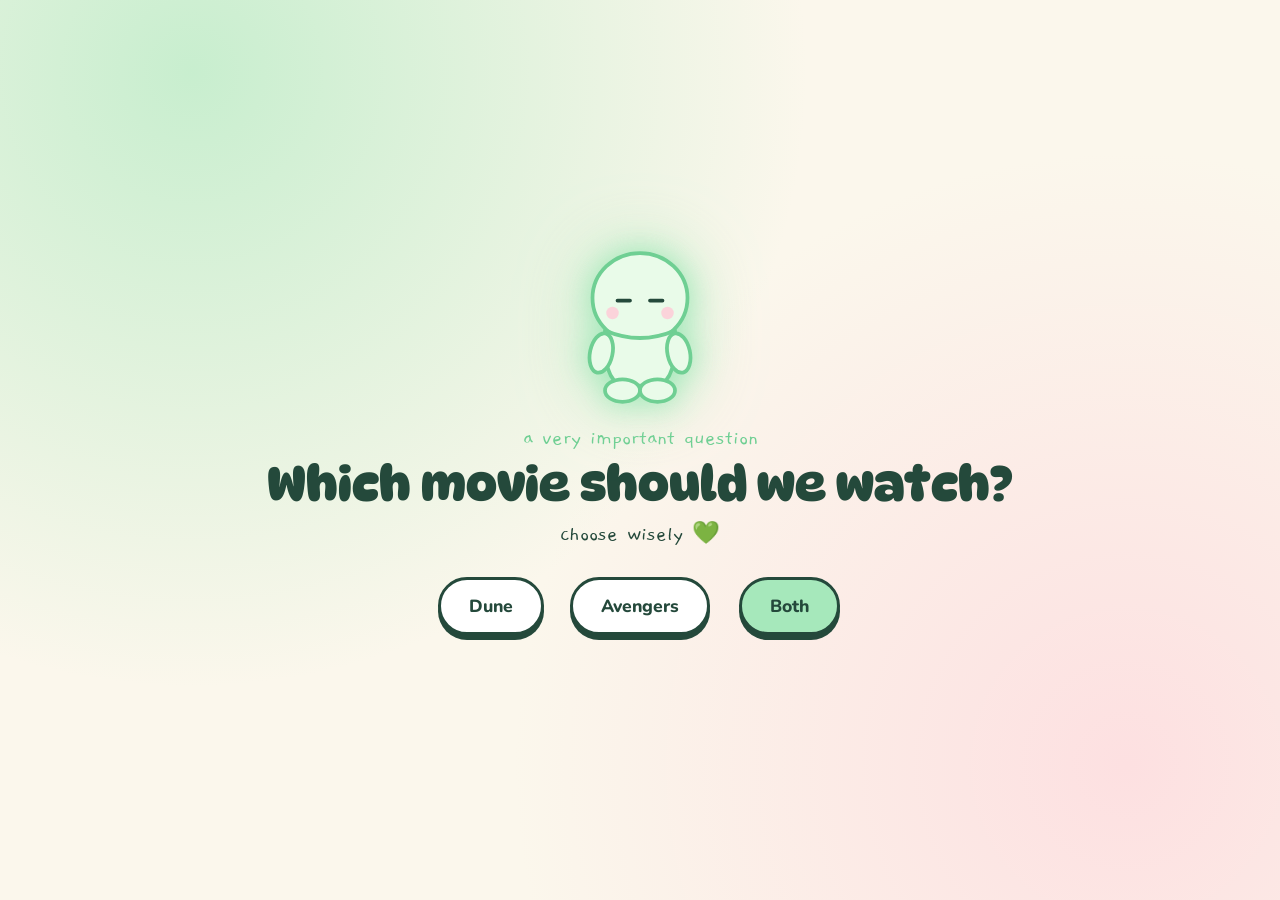
==== index.html @ af0ca89b "Add files via upload" ====
<!DOCTYPE html>
<html lang="en">
<head>
<meta charset="UTF-8">
<meta name="viewport" content="width=device-width, initial-scale=1">
<title>Movie Date 💚</title>
<link rel="preconnect" href="https://fonts.googleapis.com">
<link rel="preconnect" href="https://fonts.gstatic.com" crossorigin>
<link href="https://fonts.googleapis.com/css2?family=DynaPuff:wght@500;700&family=Nunito:wght@400;700;800&family=Gaegu:wght@400;700&display=swap" rel="stylesheet">
<link rel="stylesheet" href="style.css">
</head>
<body>

<!-- Smiski-inspired SVG (used everywhere as a fallback until you add your own art in /assets) -->
<svg width="0" height="0" style="position:absolute" aria-hidden="true">
  <symbol id="smiski" viewBox="0 0 120 140">
    <g fill="currentColor" stroke="#6fcf93" stroke-width="3" stroke-linejoin="round">
      <ellipse cx="60" cy="52" rx="38" ry="36"/>
      <path d="M32 78Q30 118 46 122L74 122Q90 118 88 78Q60 90 32 78Z"/>
      <ellipse cx="29" cy="96" rx="9" ry="16" transform="rotate(12 29 96)"/>
      <ellipse cx="91" cy="96" rx="9" ry="16" transform="rotate(-12 91 96)"/>
      <ellipse cx="46" cy="126" rx="14" ry="9"/><ellipse cx="74" cy="126" rx="14" ry="9"/>
    </g>
    <path d="M42 54h10M68 54h10" stroke="#24493b" stroke-width="3" stroke-linecap="round"/>
    <circle cx="38" cy="64" r="5" fill="#ffc9d6" opacity=".8"/><circle cx="82" cy="64" r="5" fill="#ffc9d6" opacity=".8"/>
  </symbol>
</svg>

<!-- ================= PAGE 1: the question ================= -->
<section id="page1" class="page active">
  <!-- Drop your art at assets/smiski-hero.png (or .gif). The SVG shows until it loads. -->
  <div class="art hero">
    <img src="assets/smiski-hero.png" alt="" onload="this.parentElement.classList.add('has-img')" onerror="this.remove()">
    <svg class="smiski"><use href="#smiski"/></svg>
  </div>
  <p class="eyebrow">a very important question</p>
  <h1>Which movie should we watch?</h1>
  <p id="bubble" class="bubble" aria-live="polite">choose wisely 💚</p>
  <div class="choices">
    <div class="slot"><button class="pill shy" data-name="Dune">Dune</button></div>
    <div class="slot"><button class="pill shy" data-name="Avengers">Avengers</button></div>
    <div class="slot"><button id="bothBtn" class="pill both">Both</button></div>
  </div>
</section>

<!-- ================= PAGE 2: movie tabs ================= -->
<section id="page2" class="page">
  <header class="top">
    <svg class="smiski mini"><use href="#smiski"/></svg>
    <h2>Our movie date</h2>
  </header>

  <div class="tabs" role="tablist">
    <button class="tab on" role="tab" data-tab="avengers" aria-selected="true">Avengers</button>
    <button class="tab" role="tab" data-tab="dune" aria-selected="false">Dune</button>
  </div>

  <!-- AVENGERS -->
  <div id="tab-avengers" class="panel on">
    <div class="info">
      <h3>Avengers: Doomsday</h3>
      <p>Sun, 20 Dec 2026 · TGV Pavilion Kuala Lumpur</p>
    </div>
    <p class="label">1 · pick a showtime</p>
    <div id="shows" class="shows"></div>

    <div id="mapArea" hidden>
      <p class="label">2 · pick your seats</p>
      <div class="legend">
        <span><i class="seat"></i>Available</span>
        <span><i class="seat sel"></i>Selected</span>
        <span><i class="seat sold"></i>Sold</span>
        <span id="twinLegend"><i class="seat twin"></i>Twin</span>
      </div>
      <div class="screen"><svg class="smiski peek"><use href="#smiski"/></svg><span>SCREEN</span></div>
      <p class="hint">swipe sideways if the hall doesn't fit your screen →</p>
      <div class="map"><div id="hall" class="hall"></div></div>
    </div>

    <div id="summary" class="card" hidden>
      <div class="art mini-art">
        <img src="assets/smiski-card.png" alt="" onload="this.parentElement.classList.add('has-img')" onerror="this.remove()">
        <svg class="smiski"><use href="#smiski"/></svg>
      </div>
      <h3>Our picks 💚</h3>
      <ul>
        <li>🎬 <b>Avengers: Doomsday</b></li>
        <li>📅 <span id="sDate"></span></li>
        <li>🕘 <span id="sTime"></span></li>
        <li>💺 <span id="sSeats"></span></li>
      </ul>
      <div class="actions">
        <button id="copyBtn" class="pill small">Copy My Picks</button>
        <span class="tipwrap">
          <button id="dmBtn" class="pill small both">Confirm &amp; DM on Instagram</button>
          <span id="tip" class="tip" hidden>Copied! Just hit <b>Paste</b> in the chat 💚</span>
        </span>
      </div>
    </div>
  </div>

  <!-- DUNE -->
  <div id="tab-dune" class="panel">
    <!-- When Dune showtimes release, replace .postit below with a seat map (see #hall in the Avengers panel). -->
    <div id="dune-slot">
      <div class="postit">
        <span class="tape"></span>
        <p>Dune times aren't out yet 🥺</p>
        <p>so no showtime or seats to pick… yet! The second TGV drops them, we'll choose the comfiest seats together.</p>
        <p class="sig">can't wait to sit next to you 💚</p>
      </div>
    </div>
  </div>
</section>

<script src="script.js"></script>
</body>
</html>
---- style.css ----
:root{
  --milk:#fbf7ec; --mint:#d6f3dc; --glow:#a6e8bb; --glow2:#6fcf93; --moss:#24493b;
  --blush:#ffc9d6; --rose:#ff8fab; --butter:#fff0a6; --lav:#e3d9fb; --sold:#e4e0d3;
  --display:'DynaPuff','Trebuchet MS',sans-serif; --body:'Nunito',system-ui,sans-serif; --hand:'Gaegu','Comic Sans MS',cursive;
}
*{box-sizing:border-box}
html,body{margin:0;min-height:100%}
body{
  font-family:var(--body); color:var(--moss);
  background:radial-gradient(circle at 15% 8%,rgba(166,232,187,.6),transparent 45%),
             radial-gradient(circle at 88% 85%,rgba(255,201,214,.5),transparent 45%),var(--milk);
  background-attachment:fixed;
}
h1,h2,h3{font-family:var(--display);margin:0;font-weight:700}
.page{display:none;min-height:100vh;padding:28px 18px 60px;max-width:880px;margin:0 auto;text-align:center}
.page.active{display:block;animation:rise .5s ease both}
#page1.active{display:flex;flex-direction:column;align-items:center;justify-content:center}
@keyframes rise{from{opacity:0;transform:translateY(14px)}to{opacity:1;transform:none}}

/* Smiski art */
.art{position:relative;display:inline-block}
.art img{display:block;max-width:100%}
.art.has-img svg{display:none}
.smiski{color:#e9fbe9;width:130px;height:150px;filter:drop-shadow(0 0 14px var(--glow)) drop-shadow(0 0 30px rgba(166,232,187,.7));animation:glow 3.4s ease-in-out infinite}
.hero .smiski{width:150px;height:175px}
.hero img{max-height:200px}
.mini-art .smiski{width:70px;height:82px}.mini-art img{max-height:90px}
@keyframes glow{50%{filter:drop-shadow(0 0 22px var(--glow2)) drop-shadow(0 0 44px rgba(166,232,187,.9))}}

.eyebrow{font-family:var(--hand);font-size:1.4rem;margin:10px 0 0;color:var(--glow2)}
h1{font-size:clamp(1.8rem,6.5vw,3rem);line-height:1.15;margin:4px 0 8px}
.bubble{min-height:1.6em;font-family:var(--hand);font-size:1.4rem;margin:0 0 22px}

/* buttons */
.pill{
  font:800 1.1rem var(--body);color:var(--moss);background:#fff;cursor:pointer;
  border:3px solid var(--moss);border-radius:999px;padding:12px 28px;
  box-shadow:0 5px 0 var(--moss);transition:transform .12s,box-shadow .12s;
}
.pill:hover{transform:translateY(-2px)}
.pill:active{transform:translateY(4px);box-shadow:0 1px 0 var(--moss)}
.pill:focus-visible,.tab:focus-visible,.show:focus-visible,.seat:focus-visible{outline:3px dashed var(--rose);outline-offset:3px}
.both{background:var(--glow);animation:halo 2.6s ease-in-out infinite}
@keyframes halo{50%{box-shadow:0 5px 0 var(--moss),0 0 24px 6px rgba(111,207,147,.55)}}
.pill.small{font-size:.95rem;padding:10px 18px}
.choices{display:flex;flex-wrap:wrap;gap:14px;justify-content:center}
.slot{min-width:130px;min-height:58px;display:flex;justify-content:center}
.shy.dodging{position:fixed;z-index:50;transition:left .35s cubic-bezier(.3,1.5,.5,1),top .35s cubic-bezier(.3,1.5,.5,1)}

/* page 2 */
.top{display:flex;align-items:center;justify-content:center;gap:10px}
.smiski.mini{width:52px;height:60px}
.top h2{font-size:1.6rem}
.tabs{display:inline-flex;gap:6px;margin:16px 0 20px;padding:5px;background:rgba(255,255,255,.7);border-radius:999px;border:2px solid var(--glow)}
.tab{font:800 1rem var(--body);color:var(--moss);background:none;border:0;border-radius:999px;padding:9px 22px;cursor:pointer}
.tab.on{background:var(--glow);box-shadow:0 0 16px rgba(111,207,147,.6)}
.panel{display:none}.panel.on{display:block;animation:rise .4s ease both}
.info p{margin:4px 0 0;opacity:.8}
.label{font-family:var(--hand);font-size:1.35rem;margin:22px 0 8px;text-align:left}
.shows{display:grid;grid-template-columns:repeat(auto-fit,minmax(130px,1fr));gap:10px}
.show{font:inherit;color:var(--moss);background:#fff;border:2.5px solid var(--glow);border-radius:18px;padding:12px 8px;cursor:pointer;transition:.15s}
.show b{display:block;font:700 1.15rem var(--display)}
.show span{font-size:.85rem;opacity:.75}
.show.on{background:var(--mint);border-color:var(--glow2);box-shadow:0 0 18px rgba(111,207,147,.7)}

/* seat map */
.legend{display:flex;flex-wrap:wrap;gap:6px 16px;font-size:.85rem;margin-bottom:12px}
.legend span{display:inline-flex;align-items:center;gap:6px}
.screen{position:relative;margin:6px auto 4px;max-width:520px;height:34px;border-top:5px solid var(--glow2);border-radius:50% 50% 0 0/100% 100% 0 0;
  background:linear-gradient(var(--mint),transparent);font:800 .7rem var(--body);letter-spacing:.3em;padding-top:8px}
.peek{position:absolute;width:42px;height:48px;left:12%;top:-38px;animation:none}
.hint{font-size:.8rem;opacity:.65;margin:4px 0 8px}
.map{overflow-x:auto;padding:6px 4px 14px}
.hall{--s:clamp(20px,3.3vw,28px);--g:3px;width:max-content;margin:0 auto}
.row{display:flex;align-items:center;gap:8px;margin-bottom:6px}
.row>b{width:1.2em;font-size:.8rem;opacity:.7}
.grid{display:grid;grid-template-columns:repeat(24,var(--s));gap:var(--g);height:var(--s)}
.seat{display:inline-block;width:var(--s);height:var(--s);padding:0;border:2px solid var(--glow2);border-bottom-width:4px;
  border-radius:9px 9px 5px 5px;background:var(--mint);cursor:pointer;transition:transform .1s}
.legend .seat{width:20px;height:20px;cursor:default}
.seat:hover{transform:translateY(-2px)}
.seat.twin{background:var(--lav);border-color:#b9a6ec;width:auto;position:relative}
.legend .seat.twin{width:34px}
.seat.twin::after{content:"";position:absolute;left:50%;top:15%;bottom:15%;border-left:2px solid #b9a6ec}
.seat.sel{background:var(--blush);border-color:var(--rose);box-shadow:0 0 14px 3px rgba(255,143,171,.7)}
.seat.sold{background:var(--sold);border-color:#cfc9b8;cursor:not-allowed;opacity:.8;transform:none}
.seat.sold{background-image:linear-gradient(45deg,transparent 44%,#bdb7a4 44% 56%,transparent 56%),linear-gradient(-45deg,transparent 44%,#bdb7a4 44% 56%,transparent 56%)}

/* summary card */
.card{margin:26px auto 0;max-width:460px;background:#fff;border:3px solid var(--moss);border-radius:26px;box-shadow:0 7px 0 var(--moss),0 0 30px rgba(166,232,187,.6);padding:20px;animation:rise .4s ease both}
.card ul{list-style:none;padding:0;margin:10px 0 16px;line-height:1.9}
.actions{display:flex;flex-wrap:wrap;gap:12px;justify-content:center}
.tipwrap{position:relative}
.tip{position:absolute;bottom:calc(100% + 12px);left:50%;transform:translateX(-50%);width:max-content;max-width:240px;background:var(--moss);color:#fff;font-size:.85rem;padding:8px 12px;border-radius:12px}
.tip::after{content:"";position:absolute;top:100%;left:50%;margin-left:-6px;border:6px solid transparent;border-top-color:var(--moss)}

/* Dune post-it */
.postit{position:relative;max-width:320px;margin:30px auto;padding:34px 24px 26px;background:var(--butter);transform:rotate(-3deg);
  font-family:var(--hand);font-size:1.5rem;line-height:1.3;box-shadow:6px 10px 0 rgba(36,73,59,.12),0 0 28px rgba(255,240,166,.9);border-radius:4px 4px 30px 4px}
.postit p{margin:0 0 10px}.postit .sig{color:#e0607e;text-align:right;margin:0}
.tape{position:absolute;top:-14px;left:50%;width:84px;height:26px;margin-left:-42px;background:rgba(166,232,187,.75);transform:rotate(3deg)}

[hidden]{display:none!important}
@media (prefers-reduced-motion:reduce){*{animation:none!important;transition:none!important}}
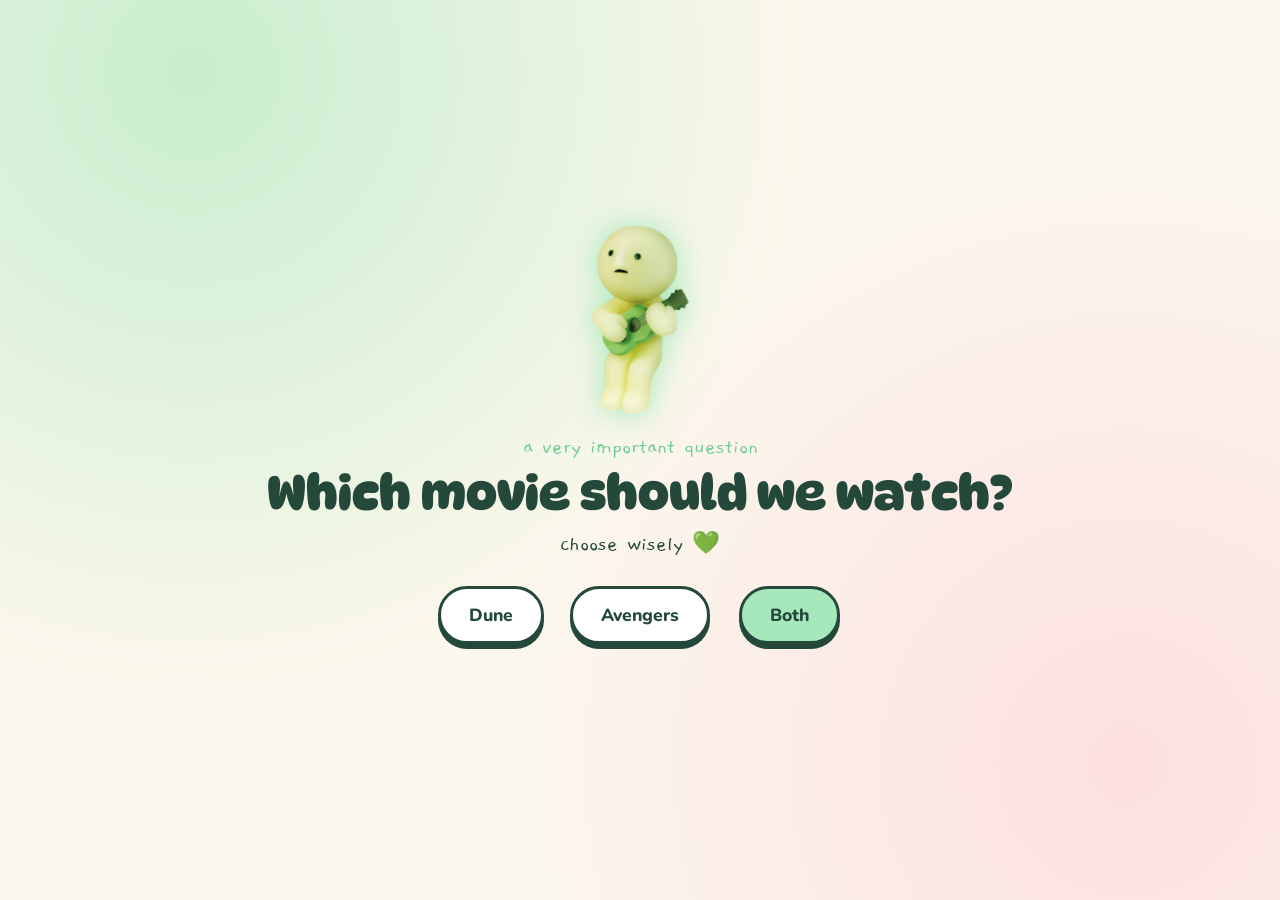
==== commit e22c8a50: "Rename index (2).html to index.html" ====
--- a/index.html
+++ b/index.html
@@ -59,17 +59,20 @@
   <div id="tab-avengers" class="panel on">
     <div class="info">
       <h3>Avengers: Doomsday</h3>
-      <p>Sun, 20 Dec 2026 · TGV Pavilion Kuala Lumpur</p>
+      <p id="infoLine">Fri, 18 Dec 2026</p>
     </div>
-    <p class="label">1 · pick a showtime</p>
-    <div id="shows" class="shows"></div>
+    <p class="label">1 · pick a location</p>
+    <div id="locs" class="shows"></div>
+
+    <p id="timeLabel" class="label" hidden>2 · pick a showtime</p>
+    <div id="shows" class="shows" hidden></div>
 
     <div id="mapArea" hidden>
-      <p class="label">2 · pick your seats</p>
+      <p class="label">3 · pick your seats</p>
       <div class="legend">
         <span><i class="seat"></i>Available</span>
         <span><i class="seat sel"></i>Selected</span>
-        <span><i class="seat sold"></i>Sold</span>
+        <span><i class="seat sold"></i>Sold / unavailable</span>
         <span id="twinLegend"><i class="seat twin"></i>Twin</span>
       </div>
       <div class="screen"><svg class="smiski peek"><use href="#smiski"/></svg><span>SCREEN</span></div>
@@ -86,6 +89,7 @@
       <ul>
         <li>🎬 <b>Avengers: Doomsday</b></li>
         <li>📅 <span id="sDate"></span></li>
+        <li>📍 <span id="sLoc"></span></li>
         <li>🕘 <span id="sTime"></span></li>
         <li>💺 <span id="sSeats"></span></li>
       </ul>
@@ -105,9 +109,9 @@
     <div id="dune-slot">
       <div class="postit">
         <span class="tape"></span>
-        <p>Dune times aren't out yet 🥺</p>
-        <p>so no showtime or seats to pick… yet! The second TGV drops them, we'll choose the comfiest seats together.</p>
-        <p class="sig">can't wait to sit next to you 💚</p>
+        <p>The times aren't out yet 🥺</p>
+        <p>so no showtime or seats to pick… yet! We'll choose the seats together later honeyy</p>
+        <p class="sig">AND YES we're watching BOTH movies 💚</p>
       </div>
     </div>
   </div>
--- a/style.css
+++ b/style.css
@@ -19,7 +19,11 @@
 
 /* Smiski art */
 .art{position:relative;display:inline-block}
-.art img{display:block;max-width:100%}
+.art img{display:block;
+         max-width:100%;
+        mix-blend-mode:multiply;
+  filter:drop-shadow(0 0 14px var(--glow));
+}
 .art.has-img svg{display:none}
 .smiski{color:#e9fbe9;width:130px;height:150px;filter:drop-shadow(0 0 14px var(--glow)) drop-shadow(0 0 30px rgba(166,232,187,.7));animation:glow 3.4s ease-in-out infinite}
 .hero .smiski{width:150px;height:175px}
